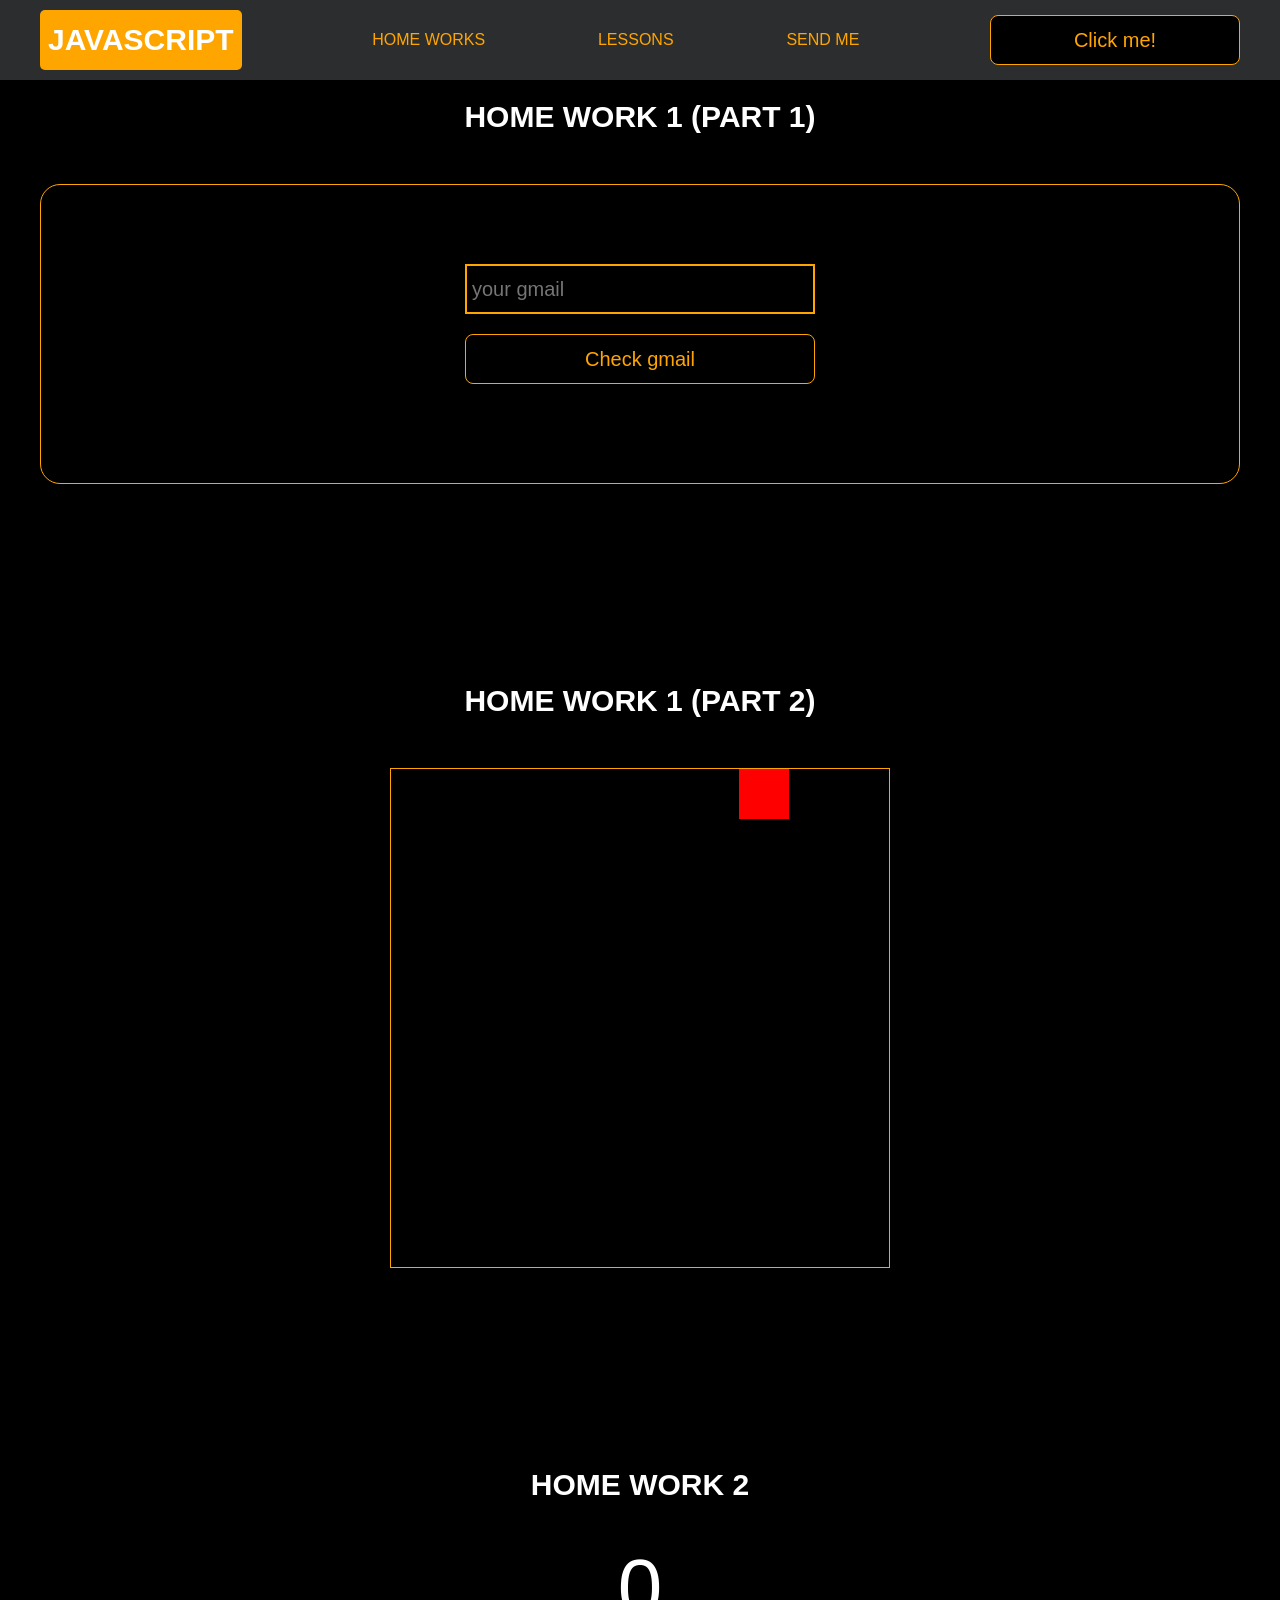
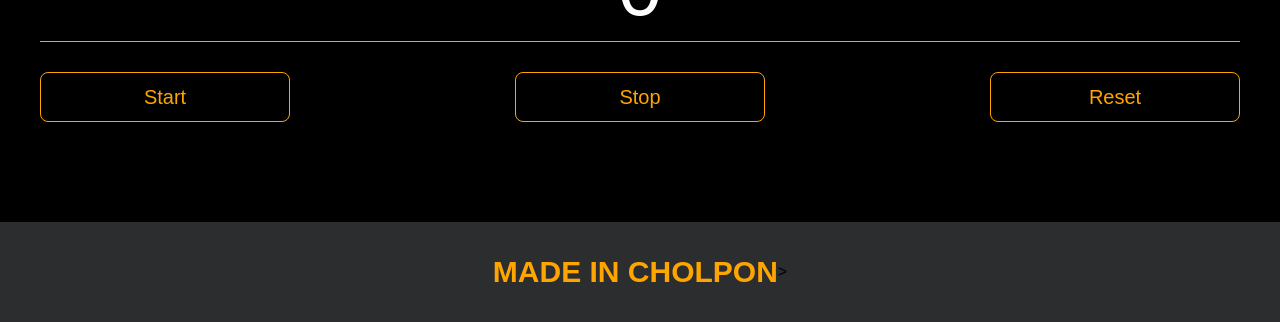
==== project ¦+¦¬TП TБTВTГ¦+¦¦¦-TВ¦-¦-/pages/home_works.html @ 223002eb "first commit" ====
<!DOCTYPE html>
<html lang="en">
<head>
    <meta charset="UTF-8">
    <title>Home Works</title>
    <link rel="stylesheet" href="../css/style.css">
    <link rel="stylesheet" href="../css/core.css">
    <link rel="stylesheet" href="../css/home_works.css">
</head>
<body>

<div class="wrapper">
    <div class="header">
        <div class="container">
            <div class="inner_header">
                <a href="../index.html">
                    <div class="logotype">
                        <h2>Java<span>Script</span></h2>
                    </div>
                </a>
                <ul class="menu">
                    <li class="menu_link">
                        <a href="../pages/home_works.html">Home Works</a>
                    </li>
                    <li class="menu_link">
                        <a href="../pages/lessons.html">Lessons</a>
                    </li>
                    <li class="menu_link">
                        <a href="https://t.me/Cholpon91" target="_blank" rel="noopener noreferrer">Send me</a>
                    </li>
                </ul>
                <button class="btn" id="btn-get">Click me!</button>
            </div>
        </div>
    </div>

    <div class="gmail_block">
        <div class="container">
            <h3>Home work 1 (part 1)</h3>
            <div class="inner_gmail_block">
                <div class="form_gmail">
                    <label for="gmail_input"></label>
                    <input type="text" id="gmail_input" placeholder="your gmail">
                    <button class="btn" id="gmail_button">Check gmail</button>
                    <span class="checker" id="gmail_result"></span>
                </div>
            </div>
        </div>
    </div>

    <div class="move_block">
        <div class="container">
            <h3>Home work 1 (part 2)</h3>
            <div class="inner_move_block">
                <div class="parent_block">
                    <div class="child_block"></div>
                </div>
            </div>
        </div>
    </div>

    <div class="stopwatch">
        <div class="container">
            <h3>Home work 2 </h3>
            <div class="time">
                <div class="time_block">
                    <div class="interval" id="seconds">0</div>
                </div>
            </div>
            <div class="time_buttons">
                <button class="btn" id="start">Start</button>
                <button class="btn" id="stop">Stop</button>
                <button class="btn" id="reset">Reset</button>
            </div>
        </div>
    </div>

    <div class="footer">
        <div class="container">
            <a href="https://www.instagram.com/smaiylbekovacholpon/" target="_blank" rel="noopener noreferrer">
                <div class="inner_footer">
                    <h2>Made in Cholpon</h2></a>>
                </div>
            </a>
        </div>
    </div>
</div>

<div class="modal">
    <div class="modal_dialog">
        <div class="modal_content">
            <form action="#">
                <div class="modal_close">&times;</div>
                <div class="modal_title">Мы свяжемся с вами как можно быстрее!</div>
                <input required placeholder="Ваше имя" name="name" type="text" class="modal_input">
                <input required placeholder="Ваш номер телефона" name="phone" type="phone" class="modal_input">
                <button class="btn btn_dark btn_min">Перезвонить мне</button>
            </form>
        </div>
    </div>
</div>

</body>
<script src="../js/home_works.js"></script>
<script src="../js/modal.js"></script>
</html>
---- project ¦+¦¬TП TБTВTГ¦+¦¦¦-TВ¦-¦-/css/style.css ----
/* HEADER */

.header {
    height: 80px;
    background: #2c2d2f;
    display: flex;
    align-items: center;
    width: 100%;
    position: fixed;
    top: 0;
    z-index: 2;
}

.inner_header {
    height: 100%;
    display: flex;
    align-items: center;
    justify-content: space-between;
}

/* LOGOTYPE */

.logotype {
    display: flex;
    align-items: center;
    justify-content: center;
    font-size: 22px;
    height: 60px;
    width: fit-content;
    background: var(--orange);
    padding: 8px;
    color: white;
    border-radius: 5px;
    cursor: pointer;
}

/* HEADER MENU */

.menu {
    display: flex;
    justify-content: space-around;
    width: 600px;
}

.menu_link a {
    color: var(--orange);
    text-transform: uppercase;
}

.menu_link a:hover {
    text-decoration: underline;
}

/* MAIN BLOCK */

.main_block {
    padding: 100px 0;
    background: black;
}

/* BUTTONS COLOR PICKER */

.colors-buttons {
    display: flex;
    justify-content: space-between;
    margin-top: 50px;
}

.btn-color {
    border-radius: 20px;
    border-color: white !important;
}

/* FOOTER */

.footer {
    background: #2c2d2f;
    width: 100%;
}

.inner_footer {
    display: flex;
    align-items: center;
    justify-content: center;
    height: 100px;
}

.footer h2 {
    text-transform: uppercase;
    color: var(--orange);
    font-weight: 600;
}


/* SLIDER BLOCK */

.slider_block {
    padding: 100px 0;
    background: black;
}

.slider {
    position: relative;
    width: 100%;
    height: 300px;
    overflow: hidden;
    border: 3px solid var(--orange);
    border-radius: 20px;
    display: flex;
    align-items: center;
    justify-content: space-between;
    padding: 0 30px;
}

.slide {
    position: absolute;
    top: 60px;
    left: 0;
    width: 100%;
    height: 100%;
    display: none;
    transition: opacity 0.5s ease-in-out;
}

.slide_card {
    color: white;
    margin: 0 auto;
    width: 500px;
    text-align: center;
}

.slide_card h3 {
    color: white;
    text-transform: uppercase;
    font-size: 22px;
}

.slide_card p {
    font-size: 16px;
    text-align: justify;
    margin: 10px 0;
}

.slide_card a {
    color: var(--orange);
    text-decoration: underline;
}

.slide.active_slide {
    display: block;
}

/* VIDEO BLOCK */

.block_video {
    background: black;
    padding: 100px 0;
}

.inner_block_video {
    display: flex;
    justify-content: center;
    margin-top: 50px;
}

/* MODAL */

.modal {
    position: fixed;
    height: 100%;
    width: 100%;
    top: 0;
    left: 0;
    z-index: 2;
    background: rgba(0, 0, 0, 0.5);
    backdrop-filter: blur(10px);
    display: none;
}

.modal_dialog {
    max-width: 500px;
    margin: 150px auto;
}

.modal_content {
    position: relative;
    width: 100%;
    padding: 40px;
    background-color: black;
    border: 2px solid var(--orange);
    border-radius: 4px;
    max-height: 80vh;
    overflow-y: auto;
}

.modal_content form {
    display: flex;
    flex-direction: column;
    align-items: center;
}

.modal_close {
    position: absolute;
    top: 8px;
    right: 14px;
    font-size: 30px;
    color: red;
    opacity: 0.5;
    font-weight: 700;
    border: none;
    background-color: transparent;
    cursor: pointer;
}

.modal_title {
    text-align: center;
    font-size: 22px;
    text-transform: uppercase;
    color: white;
}

.modal_input, .btn_min {
    width: 100% !important;
    margin-top: 10px;
}


/*-------BOTTLE-------*/

.botlle {
    background: black;
    padding: 100px 0;
}

.bottle_inner {
    display: flex;
    justify-content: center;
    align-items: center;
}

.bowl {
    position: relative;
    width: 300px;
    height: 300px;
    background: rgba(255, 255, 255, 0.1);
    border-radius: 50%;
    border: 8px solid transparent;
    animation: animate 5s linear infinite;
    transform-origin: bottom center;
    animation-play-state: run;
}

@keyframes animate {
    0% {
        transform: rotate(0deg);
    }
    25% {
        transform: rotate(22deg);
    }
    50% {
        transform: rotate(0deg);
    }
    75% {
        transform: rotate(-22deg);
    }
    100% {
        filter: hue-rotate(360deg);
    }
}

.bowl::before {
    content: "";
    position: absolute;
    top: -15px;
    left: 50%;
    transform: translateX(-50%);
    width: 40%;
    height: 30px;
    border: 15px solid #444;
    border-radius: 50%;
    box-shadow: 0 10px #222;

}

.bowl::after {
    content: "";
    position: absolute;
    top: 35%;
    left: 50%;
    transform: translate(-50%, -50%);
    width: 150px;
    height: 60px;
    background: rgba(255, 255, 255, 0.05);
    transform-origin: center;
    animation: animatebowlshadow 5s linear infinite;
    border-radius: 50%;
    animation-play-state: running;

}


@keyframes animatebowlshadow {
    0% {
        left: 50%;
        width: 150px;
        height: 60px;
    }
    25% {
        left: 55%;
        width: 140px;
        height: 65px;
    }
    50% {
        left: 50%;
        width: 150px;
        height: 60px;
    }
    75% {
        left: 45%;
        width: 140px;
        height: 65px;
    }
    100% {


    }
}


.liquid {
    position: absolute;
    top: 50%;
    left: 5px;
    right: 5px;
    bottom: 5px;
    background: #1ae907;
    border-bottom-left-radius: 150px;
    border-bottom-right-radius: 150px;
    filter: drop-shadow(0 0 80px #1ae907);
    transform-origin: top center;
    animation: animateliquid 5s linear infinite;
    animation-play-state: running;
}

@keyframes animateliquid {
    0% {
        transform: rotate(0deg);
    }
    25% {
        transform: rotate(-22deg);
    }
    30% {
        transform: rotate(-23deg);
    }
    50% {
        transform: rotate(0deg);
    }
    75% {
        transform: rotate(22deg);
    }
    80% {
        transform: rotate(23deg);
    }
    100% {
        transform: rotate(0deg);
    }


}

.liquid::before {
    content: "";
    position: absolute;
    top: -10px;
    width: 100%;
    height: 20px;
    background: #15be05;
    border-radius: 50%;
    filter: drop-shadow(0 0 80px #15be05);
}

.shadow {
    position: absolute;
    top: calc(50% + 150px);
    left: 50%;
    transform: translate(-50%, -50%);
    width: 260px;
    height: 40px;
    background: rgba(0, 0, 0, 0.5);
    border-radius: 50%;
    animation: animateshadow 5s linear infinite;
    animation-play-state: running;

}

@keyframes animateshadow {
    0% {
        left: 50%;
        width: 260px;
        height: 40px;
        top: calc(50% + 150px);

    }

    25% {
        left: 55%;
        width: 265px;
        height: 30px;
        top: calc(50% + 130px);

    }
    50% {
        left: 50%;
        width: 260px;
        height: 40px;
        top: calc(50% + 150px);

    }
    75% {
        left: 45%;
        width: 265px;
        height: 30px;
        top: calc(50% + 130px);

    }
    100% {
    }
}
---- project ¦+¦¬TП TБTВTГ¦+¦¦¦-TВ¦-¦-/css/core.css ----
* {
    margin: 0;
    padding: 0;
    box-sizing: border-box;
}

.container {
    width: 1200px;
    margin: 0 auto;
}

body {
    font-family: "Britannic Bold", sans-serif;
    background: #c2d0d0;
}

.btn {
    width: 250px;
    height: 50px;
    font-size: 20px;
    cursor: pointer;
    border: 1px solid var(--orange);
    background: black;
    color: var(--orange);
    border-radius: 8px;
}

.btn:hover {
    background: #414349;
}

.btn:active {
    background: #56585D;
    border: 2px solid var(--orange);
}

a {
    text-decoration: none;
}

li {
    list-style: none;
}

h1 {
    text-align: center;
    font-size: 70px;
    color: white;
    margin: 0 auto;
    text-transform: uppercase;
    font-weight: 600;
}

h2 {
    text-align: center;
    font-size: 30px;
    color: white;
    margin: 0 auto;
    text-transform: uppercase;
    font-weight: 600;
}

h3 {
    text-align: center;
    font-size: 30px;
    color: white;
    margin: 0 auto;
    text-transform: uppercase;
    font-weight: 600;
}

h4 {
    font-size: 24px;
    color: white;
    text-transform: uppercase;
    font-weight: 600;
}

strong {
    color: #F79300;
}

label {
    font-size: 24px;
    color: var(--orange);
}

input {
    width: 350px;
    height: 50px;
    font-size: 20px;
    padding-left: 5px;
    color: var(--orange);
    background: black;
    border: 2px solid var(--orange);
}

.checker {
    color: white;
    font-size: 30px;
}

.btn-slide {
    display: block;
    width: 100px;
    height: 100px;
    background: var(--orange);
    color: black;
    font-size: 20px;
    text-transform: uppercase;
    border-radius: 50%;
    font-weight: 800;
    z-index: 1;
}

.btn-slide:hover {
    background: #b68733 !important;
    cursor: pointer;
    color: white;
}

:root {
    --orange: orange;
    --black: black;
}
---- project ¦+¦¬TП TБTВTГ¦+¦¦¦-TВ¦-¦-/css/home_works.css ----
/* GMAIL BLOCK */

.gmail_block {
    background: black;
    padding: 100px 0;
}

.inner_gmail_block {
    margin-top: 50px;
    display: flex;
    justify-content: space-evenly;
    border: 1px solid var(--orange);
    height: 300px;
    border-radius: 20px;
    align-items: center;
}

.form_gmail {
    display: flex;
    flex-direction: column;
    align-items: center;
}

.form_gmail button {
    width: 100%;
    margin: 20px 0;
}

/* MOVE BLOCK */

.move_block {
    background: black;
    padding: 100px 0;
}

.inner_parent_block {
    height: 400px;
    width: 400px;
    border: 1px solid var(--orange);
    border-radius: 18px;
}

.parent_block {
    height: 500px;
    width: 500px;
    border: 1px solid var(--orange);
    position: relative;
    margin: 0 auto;
}

.child_block {
    position: absolute;
    top: 0;
    width: 50px;
    height: 50px;
    background-color: red;
}

.inner_move_block {
    margin-top: 50px;
}

/*----ANALOG CLOCK-----*/

.clock {
    --clock-size: 360px;
    width: var(--clock-size);
    height: var(--clock-size);
    position: absolute;
    inset: 0;
    margin: auto;
    border-radius: 50%;
    color: white;
}

.spike {
    position: absolute;
    width: 8px;
    height: 1px;
    background: #fff9;
    line-height: 20px;
    transform-origin: 50%;
    z-index: 5;
    inset: 0;
    margin: auto;
    font-style: normal;
    transform: rotate(var(--rotate)) translateX(var(--dail-size));
}
.spike:nth-child(5n+1) {
    box-shadow: -7px 0 #fff9;
}
.spike:nth-child(5n+1):after {
    content: attr(data-i);
    position: absolute;
    right: 22px;
    top: -10px;
    transition: 1s linear;
    transform: rotate(calc( var(--dRotate) - var(--rotate)));
}

.seconds {
    --dRotate: 0deg;
    --dail-size: calc((var(--clock-size)/ 2) - 8px);
    font-weight: 800;
    font-size: 18px;
    transform: rotate(calc( -1 * var(--dRotate)));
    position: absolute;
    inset: 0;
    margin: auto;
    transition: 1s linear;
}

.minutes {
    --dail-size: calc((var(--clock-size)/ 2) - 65px);
    font-size: 16px;
    transform: rotate(calc( -1 * var(--dRotate)));
    position: absolute;
    inset: 0;
    margin: auto;
    transition: 1s linear;
}

.stop-anim {
    transition: 0s linear;
}
.stop-anim .spike:after {
    transition: 0s linear !important;
}

.hour {
    font-size: 70px;
    font-weight: 900;
    position: absolute;
    left: 50%;
    top: 50%;
    transform: translate(-50%, -50%);
}

.minute {
    font-size: 36px;
    font-weight: 900;
    position: absolute;
    background: #000;
    z-index: 10;
    right: calc(var(--clock-size)/ 4.5);
    top: 50%;
    transform: translateY(-50%);
}
.minute:after {
    content: "";
    position: absolute;
    border: 2px solid #fff;
    border-right: none;
    height: 50px;
    left: -10px;
    top: 50%;
    border-radius: 40px 0 0 40px;
    width: calc(var(--clock-size)/ 2.75);
    transform: translatey(-50%);
}


/*-------STOP WATCH------ */

.time {
    color: white;
    display: flex;
    justify-content: center;
    font-size: 80px;
    height: 100px;
    width: 100%;
    border-bottom: 1px solid var(--orange);
    margin-top: 40px;
}

.time_block {
    display: flex;
    width: 500px;
    justify-content: center;
}

.stopwatch {
    padding: 100px 0;
    background: black;
}

.time_buttons {
    margin-top: 30px;
    width: 100%;
    display: flex;
    justify-content: space-between;
}
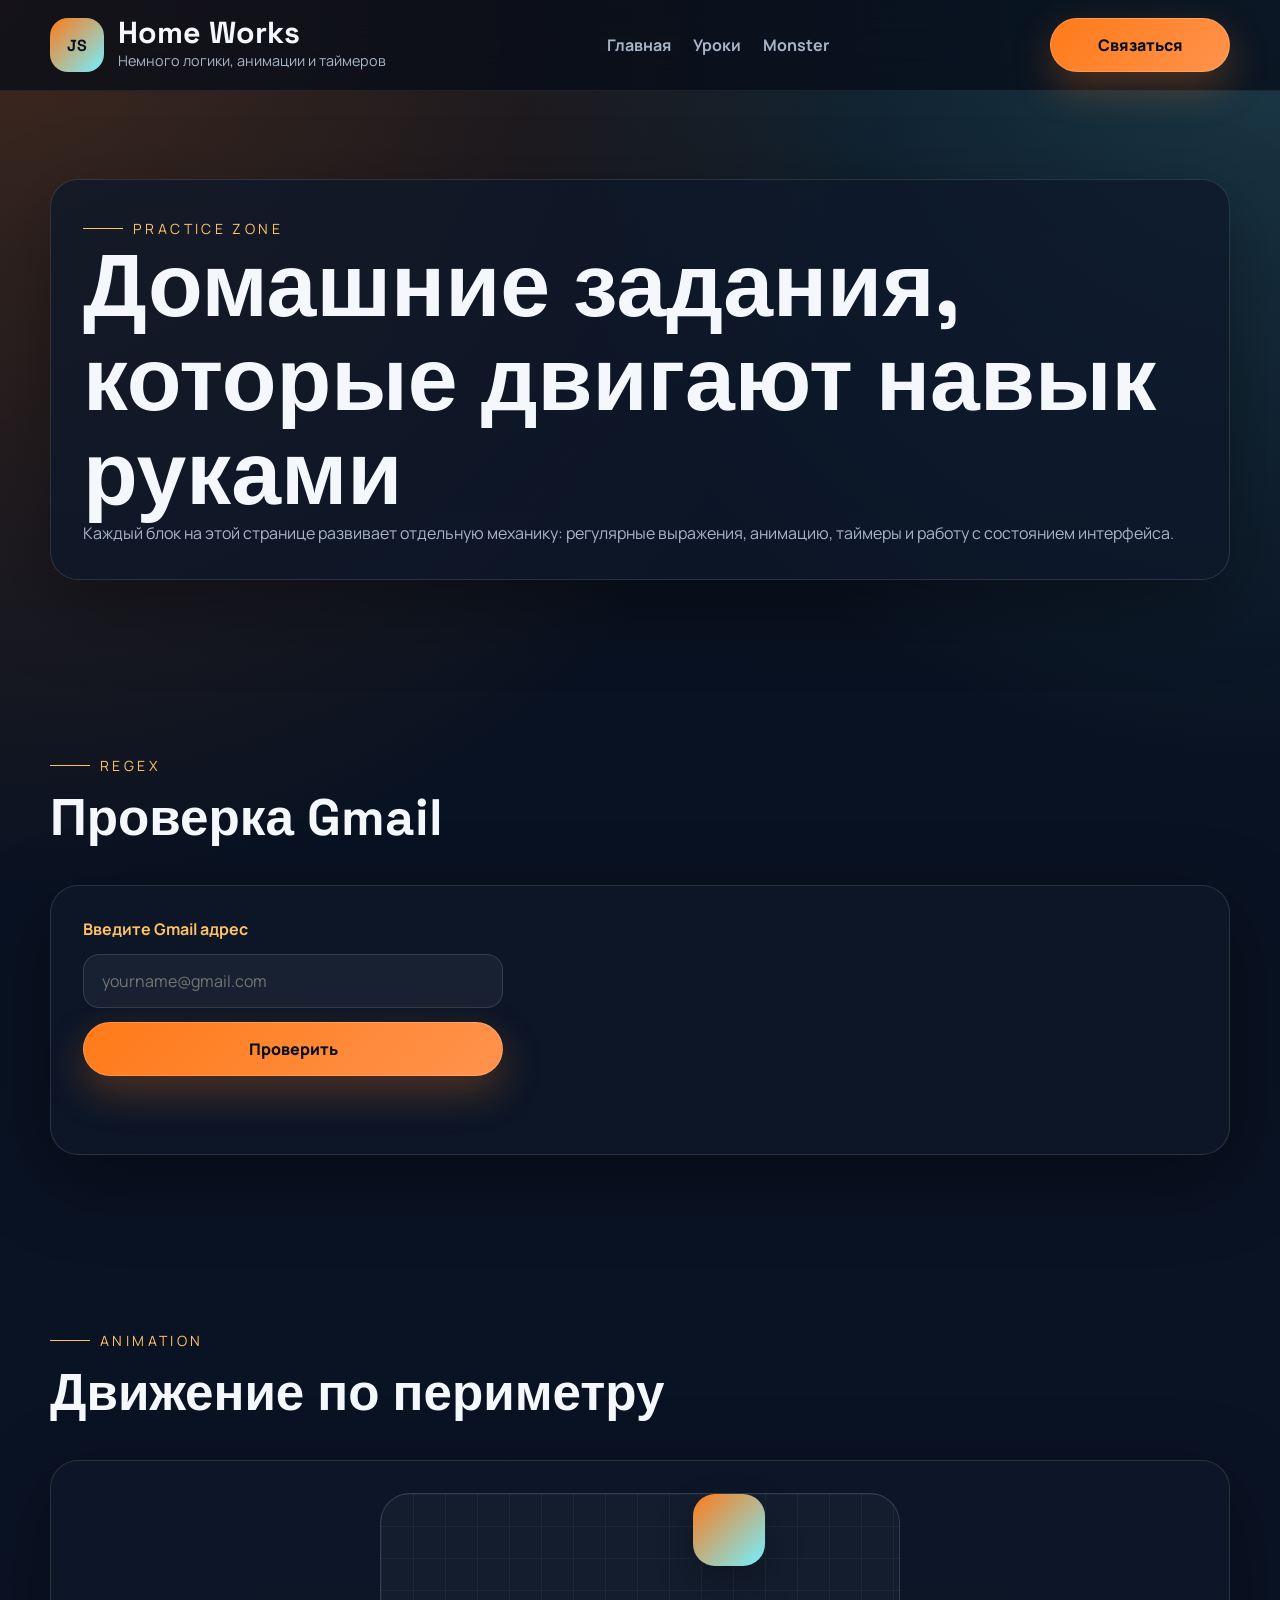
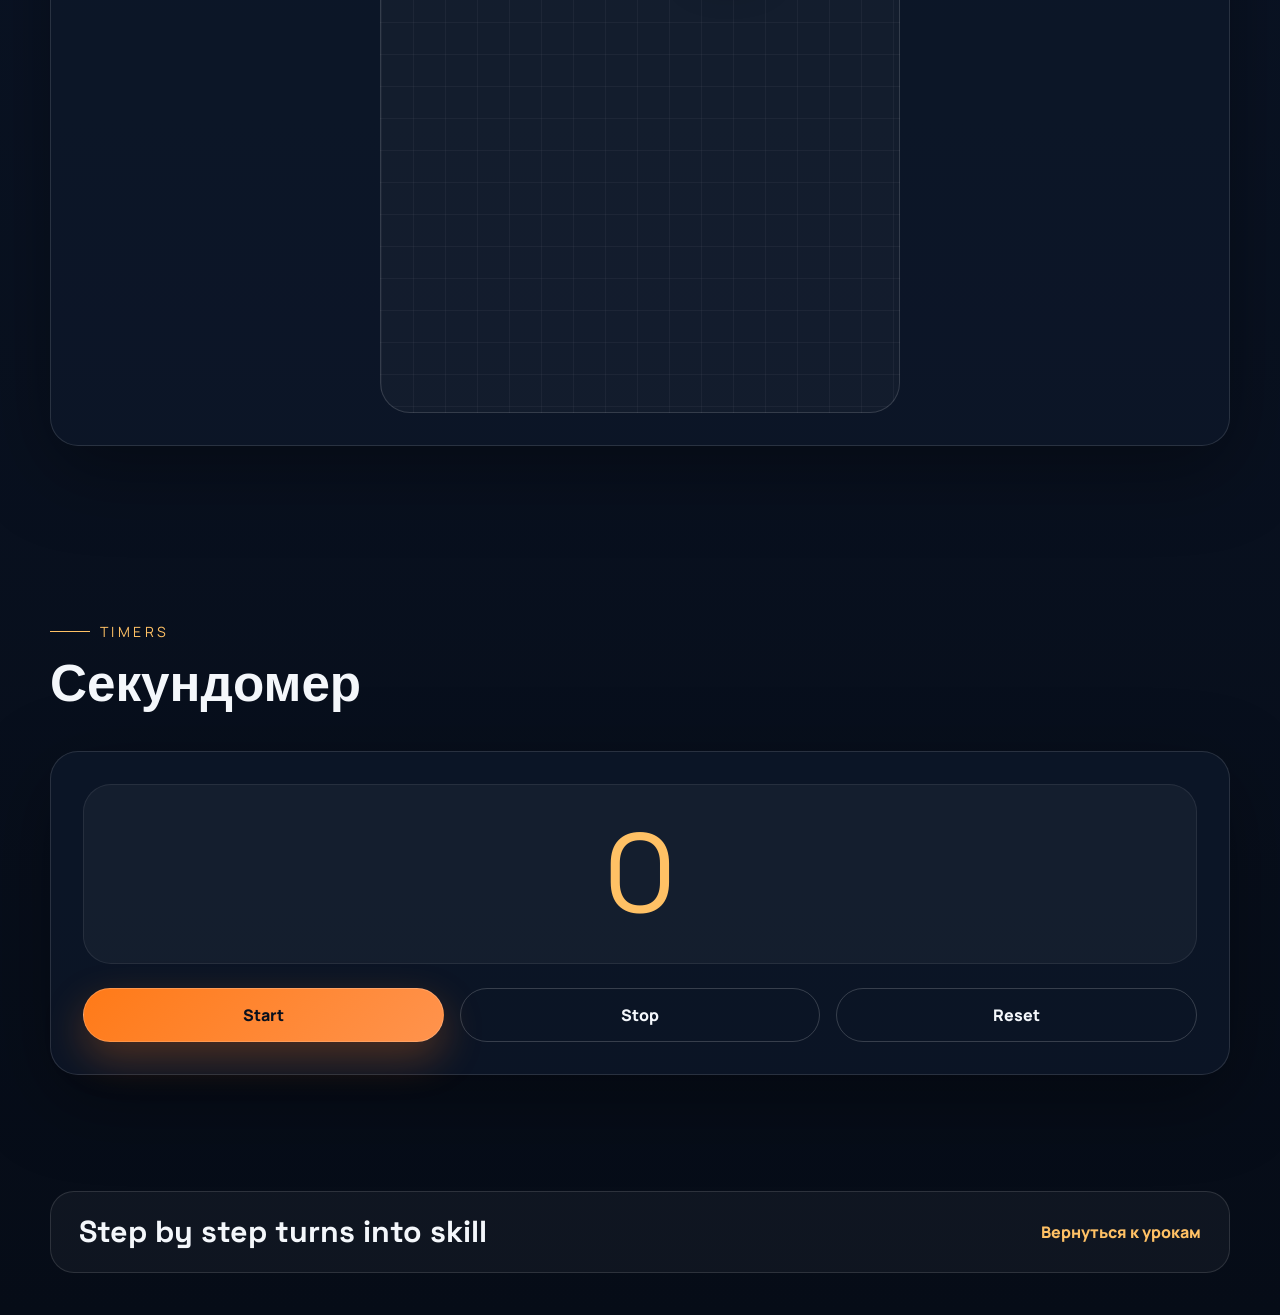
==== commit 625b3e25: "Redesign JavaScript learning site" ====
--- a/project ¦+¦¬TП TБTВTГ¦+¦¦¦-TВ¦-¦-/pages/home_works.html
+++ b/project ¦+¦¬TП TБTВTГ¦+¦¦¦-TВ¦-¦-/pages/home_works.html
@@ -1,106 +1,126 @@
 <!DOCTYPE html>
-<html lang="en">
+<html lang="ru">
 <head>
     <meta charset="UTF-8">
-    <title>Home Works</title>
+    <meta name="viewport" content="width=device-width, initial-scale=1.0">
+    <title>Практика JavaScript</title>
+    <link rel="stylesheet" href="../css/core.css">
     <link rel="stylesheet" href="../css/style.css">
-    <link rel="stylesheet" href="../css/core.css">
     <link rel="stylesheet" href="../css/home_works.css">
 </head>
 <body>
-
 <div class="wrapper">
-    <div class="header">
+    <header class="header">
         <div class="container">
             <div class="inner_header">
-                <a href="../index.html">
+                <a href="../index.html" class="brand_link">
                     <div class="logotype">
-                        <h2>Java<span>Script</span></h2>
+                        <span class="brand_mark">JS</span>
+                        <div>
+                            <h2>Home Works</h2>
+                            <p>Немного логики, анимации и таймеров</p>
+                        </div>
                     </div>
                 </a>
                 <ul class="menu">
-                    <li class="menu_link">
-                        <a href="../pages/home_works.html">Home Works</a>
-                    </li>
-                    <li class="menu_link">
-                        <a href="../pages/lessons.html">Lessons</a>
-                    </li>
-                    <li class="menu_link">
-                        <a href="https://t.me/Cholpon91" target="_blank" rel="noopener noreferrer">Send me</a>
-                    </li>
+                    <li class="menu_link"><a href="../index.html">Главная</a></li>
+                    <li class="menu_link"><a href="../pages/lessons.html">Уроки</a></li>
+                    <li class="menu_link"><a href="../pages/monster.html">Monster</a></li>
                 </ul>
-                <button class="btn" id="btn-get">Click me!</button>
+                <button class="btn" id="btn-get" type="button">Связаться</button>
             </div>
         </div>
-    </div>
+    </header>
 
-    <div class="gmail_block">
-        <div class="container">
-            <h3>Home work 1 (part 1)</h3>
-            <div class="inner_gmail_block">
-                <div class="form_gmail">
-                    <label for="gmail_input"></label>
-                    <input type="text" id="gmail_input" placeholder="your gmail">
-                    <button class="btn" id="gmail_button">Check gmail</button>
-                    <span class="checker" id="gmail_result"></span>
+    <main class="page_main">
+        <section class="page_intro">
+            <div class="container">
+                <div class="page_intro_card">
+                    <span class="eyebrow">Practice zone</span>
+                    <h1>Домашние задания, которые двигают навык руками</h1>
+                    <p>Каждый блок на этой странице развивает отдельную механику: регулярные выражения, анимацию, таймеры и работу с состоянием интерфейса.</p>
                 </div>
             </div>
-        </div>
-    </div>
+        </section>
 
-    <div class="move_block">
-        <div class="container">
-            <h3>Home work 1 (part 2)</h3>
-            <div class="inner_move_block">
-                <div class="parent_block">
-                    <div class="child_block"></div>
+        <section class="gmail_block">
+            <div class="container">
+                <div class="section_heading">
+                    <span class="eyebrow">Regex</span>
+                    <h3>Проверка Gmail</h3>
+                </div>
+                <div class="lesson_panel">
+                    <div class="form_gmail">
+                        <label for="gmail_input">Введите Gmail адрес</label>
+                        <input type="text" id="gmail_input" placeholder="yourname@gmail.com">
+                        <button class="btn" id="gmail_button" type="button">Проверить</button>
+                        <span class="checker" id="gmail_result"></span>
+                    </div>
                 </div>
             </div>
-        </div>
-    </div>
+        </section>
 
-    <div class="stopwatch">
-        <div class="container">
-            <h3>Home work 2 </h3>
-            <div class="time">
-                <div class="time_block">
-                    <div class="interval" id="seconds">0</div>
+        <section class="move_block">
+            <div class="container">
+                <div class="section_heading">
+                    <span class="eyebrow">Animation</span>
+                    <h3>Движение по периметру</h3>
+                </div>
+                <div class="inner_move_block lesson_panel">
+                    <div class="parent_block">
+                        <div class="child_block"></div>
+                    </div>
                 </div>
             </div>
-            <div class="time_buttons">
-                <button class="btn" id="start">Start</button>
-                <button class="btn" id="stop">Stop</button>
-                <button class="btn" id="reset">Reset</button>
+        </section>
+
+        <section class="stopwatch">
+            <div class="container">
+                <div class="section_heading">
+                    <span class="eyebrow">Timers</span>
+                    <h3>Секундомер</h3>
+                </div>
+                <div class="stopwatch_panel lesson_panel">
+                    <div class="time">
+                        <div class="time_block">
+                            <div class="interval" id="seconds">0</div>
+                        </div>
+                    </div>
+                    <div class="time_buttons">
+                        <button class="btn" id="start" type="button">Start</button>
+                        <button class="btn btn_ghost" id="stop" type="button">Stop</button>
+                        <button class="btn btn_ghost" id="reset" type="button">Reset</button>
+                    </div>
+                </div>
+            </div>
+        </section>
+    </main>
+
+    <footer class="footer">
+        <div class="container">
+            <div class="inner_footer">
+                <h2>Step by step turns into skill</h2>
+                <a href="../pages/lessons.html">Вернуться к урокам</a>
             </div>
         </div>
-    </div>
-
-    <div class="footer">
-        <div class="container">
-            <a href="https://www.instagram.com/smaiylbekovacholpon/" target="_blank" rel="noopener noreferrer">
-                <div class="inner_footer">
-                    <h2>Made in Cholpon</h2></a>>
-                </div>
-            </a>
-        </div>
-    </div>
+    </footer>
 </div>
 
 <div class="modal">
     <div class="modal_dialog">
         <div class="modal_content">
             <form action="#">
-                <div class="modal_close">&times;</div>
-                <div class="modal_title">Мы свяжемся с вами как можно быстрее!</div>
+                <button class="modal_close" type="button" aria-label="Закрыть">&times;</button>
+                <div class="modal_title">Оставь контакт, и мы ответим как можно быстрее</div>
                 <input required placeholder="Ваше имя" name="name" type="text" class="modal_input">
-                <input required placeholder="Ваш номер телефона" name="phone" type="phone" class="modal_input">
-                <button class="btn btn_dark btn_min">Перезвонить мне</button>
+                <input required placeholder="Ваш телефон" name="phone" type="text" class="modal_input">
+                <button class="btn btn_min" type="submit">Отправить заявку</button>
             </form>
         </div>
     </div>
 </div>
 
-</body>
 <script src="../js/home_works.js"></script>
 <script src="../js/modal.js"></script>
+</body>
 </html>
--- a/project ¦+¦¬TП TБTВTГ¦+¦¦¦-TВ¦-¦-/css/core.css
+++ b/project ¦+¦¬TП TБTВTГ¦+¦¦¦-TВ¦-¦-/css/core.css
@@ -1,40 +1,47 @@
+@import url('https://fonts.googleapis.com/css2?family=Manrope:wght@400;500;700;800&family=Space+Grotesk:wght@500;700&display=swap');
+
+:root {
+    --accent: #ff7a18;
+    --accent-soft: #ffc165;
+    --accent-cold: #73f0ff;
+    --bg: #08111f;
+    --bg-soft: #101c2f;
+    --surface: rgba(13, 24, 42, 0.78);
+    --surface-strong: rgba(10, 18, 32, 0.96);
+    --text: #f4f7fb;
+    --muted: #a8b5c9;
+    --border: rgba(255, 255, 255, 0.12);
+    --success: #45d483;
+    --danger: #ff6b6b;
+    --shadow: 0 24px 80px rgba(0, 0, 0, 0.35);
+}
+
 * {
     margin: 0;
     padding: 0;
     box-sizing: border-box;
 }
 
-.container {
-    width: 1200px;
-    margin: 0 auto;
+html {
+    scroll-behavior: smooth;
 }
 
 body {
-    font-family: "Britannic Bold", sans-serif;
-    background: #c2d0d0;
-}
-
-.btn {
-    width: 250px;
-    height: 50px;
-    font-size: 20px;
-    cursor: pointer;
-    border: 1px solid var(--orange);
-    background: black;
-    color: var(--orange);
-    border-radius: 8px;
-}
-
-.btn:hover {
-    background: #414349;
-}
-
-.btn:active {
-    background: #56585D;
-    border: 2px solid var(--orange);
+    font-family: "Manrope", sans-serif;
+    color: var(--text);
+    background:
+        radial-gradient(circle at top left, rgba(255, 122, 24, 0.22), transparent 28%),
+        radial-gradient(circle at top right, rgba(115, 240, 255, 0.18), transparent 24%),
+        linear-gradient(180deg, #08111f 0%, #0a1324 52%, #060c17 100%);
+    min-height: 100vh;
+}
+
+body.modal_open {
+    overflow: hidden;
 }
 
 a {
+    color: inherit;
     text-decoration: none;
 }
 
@@ -42,84 +49,163 @@
     list-style: none;
 }
 
+img {
+    max-width: 100%;
+    display: block;
+}
+
+button,
+input {
+    font: inherit;
+}
+
+.wrapper {
+    overflow: clip;
+}
+
+.container {
+    width: min(1180px, calc(100% - 32px));
+    margin: 0 auto;
+}
+
+h1,
+h2,
+h3,
+h4 {
+    font-family: "Space Grotesk", sans-serif;
+    line-height: 1.05;
+}
+
 h1 {
-    text-align: center;
-    font-size: 70px;
-    color: white;
-    margin: 0 auto;
+    font-size: clamp(3rem, 7vw, 5.8rem);
+}
+
+h2 {
+    font-size: clamp(1.25rem, 3vw, 1.9rem);
+}
+
+h3 {
+    font-size: clamp(2rem, 4vw, 3.2rem);
+}
+
+h4 {
+    font-size: clamp(1.3rem, 2vw, 1.7rem);
+}
+
+p {
+    color: var(--muted);
+    line-height: 1.7;
+}
+
+strong {
+    color: var(--accent);
+}
+
+.eyebrow {
+    display: inline-flex;
+    align-items: center;
+    gap: 10px;
+    font-size: 0.88rem;
+    letter-spacing: 0.24em;
     text-transform: uppercase;
-    font-weight: 600;
-}
-
-h2 {
-    text-align: center;
-    font-size: 30px;
-    color: white;
-    margin: 0 auto;
-    text-transform: uppercase;
-    font-weight: 600;
-}
-
-h3 {
-    text-align: center;
-    font-size: 30px;
-    color: white;
-    margin: 0 auto;
-    text-transform: uppercase;
-    font-weight: 600;
-}
-
-h4 {
-    font-size: 24px;
-    color: white;
-    text-transform: uppercase;
-    font-weight: 600;
-}
-
-strong {
-    color: #F79300;
+    color: var(--accent-soft);
+}
+
+.eyebrow::before {
+    content: "";
+    width: 40px;
+    height: 1px;
+    background: currentColor;
+}
+
+.section_heading {
+    display: grid;
+    gap: 16px;
+    margin-bottom: 40px;
+}
+
+.btn {
+    min-width: 180px;
+    min-height: 54px;
+    padding: 14px 24px;
+    border-radius: 999px;
+    border: 1px solid rgba(255, 255, 255, 0.18);
+    background: linear-gradient(135deg, var(--accent) 0%, #ff934d 100%);
+    color: #09101d;
+    font-weight: 800;
+    cursor: pointer;
+    transition: transform 0.25s ease, box-shadow 0.25s ease, border-color 0.25s ease;
+    box-shadow: 0 16px 40px rgba(255, 122, 24, 0.28);
+}
+
+.btn:hover {
+    transform: translateY(-2px);
+    box-shadow: 0 20px 48px rgba(255, 122, 24, 0.34);
+}
+
+.btn_ghost {
+    background: transparent;
+    color: var(--text);
+    box-shadow: none;
+}
+
+.btn_ghost:hover {
+    border-color: rgba(255, 255, 255, 0.35);
+}
+
+.btn-slide {
+    width: 64px;
+    height: 64px;
+    border: 1px solid var(--border);
+    border-radius: 50%;
+    background: rgba(255, 255, 255, 0.06);
+    color: var(--text);
+    font-size: 1.5rem;
+    cursor: pointer;
+    transition: transform 0.25s ease, background 0.25s ease;
+}
+
+.btn-slide:hover {
+    background: rgba(255, 122, 24, 0.18);
+    transform: scale(1.04);
 }
 
 label {
-    font-size: 24px;
-    color: var(--orange);
+    color: var(--accent-soft);
+    font-weight: 700;
 }
 
 input {
-    width: 350px;
-    height: 50px;
-    font-size: 20px;
-    padding-left: 5px;
-    color: var(--orange);
-    background: black;
-    border: 2px solid var(--orange);
+    width: 100%;
+    min-height: 54px;
+    padding: 14px 18px;
+    color: var(--text);
+    background: rgba(255, 255, 255, 0.05);
+    border: 1px solid var(--border);
+    border-radius: 16px;
+    outline: none;
+}
+
+input:focus {
+    border-color: rgba(255, 122, 24, 0.65);
+    box-shadow: 0 0 0 4px rgba(255, 122, 24, 0.12);
 }
 
 .checker {
-    color: white;
-    font-size: 30px;
-}
-
-.btn-slide {
-    display: block;
-    width: 100px;
-    height: 100px;
-    background: var(--orange);
-    color: black;
-    font-size: 20px;
-    text-transform: uppercase;
-    border-radius: 50%;
-    font-weight: 800;
-    z-index: 1;
-}
-
-.btn-slide:hover {
-    background: #b68733 !important;
-    cursor: pointer;
-    color: white;
-}
-
-:root {
-    --orange: orange;
-    --black: black;
-}+    min-height: 32px;
+    font-weight: 700;
+}
+
+.status_success {
+    color: var(--success);
+}
+
+.status_error {
+    color: var(--danger);
+}
+
+@media (max-width: 900px) {
+    .container {
+        width: min(100% - 24px, 1180px);
+    }
+}
--- a/project ¦+¦¬TП TБTВTГ¦+¦¦¦-TВ¦-¦-/css/style.css
+++ b/project ¦+¦¬TП TБTВTГ¦+¦¦¦-TВ¦-¦-/css/style.css
@@ -1,235 +1,265 @@
-/* HEADER */
-
 .header {
-    height: 80px;
-    background: #2c2d2f;
-    display: flex;
-    align-items: center;
-    width: 100%;
-    position: fixed;
+    position: sticky;
     top: 0;
-    z-index: 2;
+    z-index: 20;
+    backdrop-filter: blur(18px);
+    background: rgba(6, 12, 24, 0.72);
+    border-bottom: 1px solid rgba(255, 255, 255, 0.08);
 }
 
 .inner_header {
-    height: 100%;
     display: flex;
     align-items: center;
     justify-content: space-between;
-}
-
-/* LOGOTYPE */
+    gap: 20px;
+    min-height: 90px;
+}
+
+.brand_link {
+    flex-shrink: 0;
+}
 
 .logotype {
     display: flex;
     align-items: center;
+    gap: 14px;
+}
+
+.brand_mark {
+    display: grid;
+    place-items: center;
+    width: 54px;
+    height: 54px;
+    border-radius: 18px;
+    background: linear-gradient(135deg, var(--accent) 0%, var(--accent-cold) 100%);
+    color: #07111f;
+    font-family: "Space Grotesk", sans-serif;
+    font-weight: 800;
+}
+
+.logotype p {
+    font-size: 0.9rem;
+}
+
+.menu {
+    display: flex;
+    align-items: center;
+    gap: 22px;
+    flex-wrap: wrap;
     justify-content: center;
-    font-size: 22px;
-    height: 60px;
-    width: fit-content;
-    background: var(--orange);
-    padding: 8px;
-    color: white;
-    border-radius: 5px;
-    cursor: pointer;
-}
-
-/* HEADER MENU */
-
-.menu {
-    display: flex;
-    justify-content: space-around;
-    width: 600px;
 }
 
 .menu_link a {
-    color: var(--orange);
-    text-transform: uppercase;
-}
-
-.menu_link a:hover {
-    text-decoration: underline;
-}
-
-/* MAIN BLOCK */
-
-.main_block {
-    padding: 100px 0;
-    background: black;
-}
-
-/* BUTTONS COLOR PICKER */
+    color: var(--muted);
+    font-weight: 700;
+    transition: color 0.2s ease;
+}
+
+.menu_link a:hover,
+.menu_link a:focus-visible {
+    color: var(--text);
+}
+
+.main_block,
+.topics_block,
+.feature_grid_block,
+.slider_block,
+.block_video,
+.botlle {
+    padding: 96px 0;
+}
+
+.hero_grid {
+    display: grid;
+    grid-template-columns: 1.15fr 0.85fr;
+    gap: 28px;
+    align-items: stretch;
+}
+
+.inner_main,
+.hero_card,
+.feature_card,
+.slider_shell,
+.modal_content {
+    border: 1px solid var(--border);
+    background: var(--surface);
+    box-shadow: var(--shadow);
+}
+
+.inner_main {
+    position: relative;
+    border-radius: 36px;
+    padding: 42px;
+    overflow: hidden;
+}
+
+.inner_main::after {
+    content: "";
+    position: absolute;
+    inset: auto -80px -120px auto;
+    width: 280px;
+    height: 280px;
+    border-radius: 50%;
+    background: radial-gradient(circle, rgba(115, 240, 255, 0.35), transparent 65%);
+}
+
+.hero_text {
+    max-width: 720px;
+    font-size: 1.08rem;
+    margin-top: 24px;
+}
+
+.hero_actions {
+    display: flex;
+    gap: 16px;
+    flex-wrap: wrap;
+    margin-top: 32px;
+}
+
+.colors-panel {
+    margin-top: 34px;
+    padding-top: 24px;
+    border-top: 1px solid rgba(255, 255, 255, 0.08);
+}
 
 .colors-buttons {
     display: flex;
-    justify-content: space-between;
-    margin-top: 50px;
+    gap: 12px;
+    flex-wrap: wrap;
+    margin-top: 18px;
 }
 
 .btn-color {
-    border-radius: 20px;
-    border-color: white !important;
-}
-
-/* FOOTER */
-
-.footer {
-    background: #2c2d2f;
-    width: 100%;
-}
-
-.inner_footer {
-    display: flex;
-    align-items: center;
-    justify-content: center;
-    height: 100px;
-}
-
-.footer h2 {
-    text-transform: uppercase;
-    color: var(--orange);
-    font-weight: 600;
-}
-
-
-/* SLIDER BLOCK */
-
-.slider_block {
-    padding: 100px 0;
-    background: black;
+    min-width: 130px;
+    min-height: 48px;
+    padding: 10px 16px;
+    background: rgba(255, 255, 255, 0.06);
+    color: var(--text);
+    border-radius: 16px;
+    box-shadow: none;
+}
+
+.hero_card {
+    display: grid;
+    gap: 18px;
+    border-radius: 32px;
+    padding: 28px;
+    align-content: center;
+    background:
+        radial-gradient(circle at top right, rgba(255, 122, 24, 0.18), transparent 35%),
+        var(--surface-strong);
+}
+
+.hero_metric {
+    padding: 22px;
+    border-radius: 24px;
+    background: rgba(255, 255, 255, 0.04);
+    border: 1px solid rgba(255, 255, 255, 0.06);
+}
+
+.hero_metric span {
+    display: block;
+    font-family: "Space Grotesk", sans-serif;
+    font-size: 3rem;
+    color: var(--accent-soft);
+    margin-bottom: 10px;
+}
+
+.slider_shell {
+    display: grid;
+    grid-template-columns: 64px 1fr 64px;
+    gap: 22px;
+    align-items: center;
+    border-radius: 30px;
+    padding: 28px;
 }
 
 .slider {
     position: relative;
-    width: 100%;
-    height: 300px;
-    overflow: hidden;
-    border: 3px solid var(--orange);
-    border-radius: 20px;
-    display: flex;
-    align-items: center;
-    justify-content: space-between;
-    padding: 0 30px;
+    min-height: 330px;
 }
 
 .slide {
     position: absolute;
-    top: 60px;
-    left: 0;
-    width: 100%;
-    height: 100%;
+    inset: 0;
     display: none;
-    transition: opacity 0.5s ease-in-out;
-}
-
-.slide_card {
-    color: white;
-    margin: 0 auto;
-    width: 500px;
-    text-align: center;
-}
-
-.slide_card h3 {
-    color: white;
-    text-transform: uppercase;
-    font-size: 22px;
-}
-
-.slide_card p {
-    font-size: 16px;
-    text-align: justify;
-    margin: 10px 0;
-}
-
-.slide_card a {
-    color: var(--orange);
-    text-decoration: underline;
 }
 
 .slide.active_slide {
     display: block;
 }
 
-/* VIDEO BLOCK */
-
-.block_video {
-    background: black;
-    padding: 100px 0;
-}
-
-.inner_block_video {
-    display: flex;
-    justify-content: center;
-    margin-top: 50px;
-}
-
-/* MODAL */
-
-.modal {
-    position: fixed;
+.slide_card {
     height: 100%;
-    width: 100%;
-    top: 0;
-    left: 0;
-    z-index: 2;
-    background: rgba(0, 0, 0, 0.5);
-    backdrop-filter: blur(10px);
-    display: none;
-}
-
-.modal_dialog {
-    max-width: 500px;
-    margin: 150px auto;
-}
-
-.modal_content {
-    position: relative;
-    width: 100%;
-    padding: 40px;
-    background-color: black;
-    border: 2px solid var(--orange);
-    border-radius: 4px;
-    max-height: 80vh;
-    overflow-y: auto;
-}
-
-.modal_content form {
-    display: flex;
-    flex-direction: column;
-    align-items: center;
-}
-
-.modal_close {
-    position: absolute;
-    top: 8px;
-    right: 14px;
-    font-size: 30px;
-    color: red;
-    opacity: 0.5;
+    padding: 36px;
+    border-radius: 28px;
+    background:
+        linear-gradient(180deg, rgba(255, 255, 255, 0.04), rgba(255, 255, 255, 0.02)),
+        rgba(7, 14, 25, 0.84);
+    border: 1px solid rgba(255, 255, 255, 0.08);
+}
+
+.slide_tag {
+    display: inline-block;
+    margin-bottom: 16px;
+    padding: 8px 12px;
+    border-radius: 999px;
+    background: rgba(115, 240, 255, 0.12);
+    color: var(--accent-cold);
+    font-size: 0.84rem;
     font-weight: 700;
-    border: none;
-    background-color: transparent;
-    cursor: pointer;
-}
-
-.modal_title {
-    text-align: center;
-    font-size: 22px;
-    text-transform: uppercase;
-    color: white;
-}
-
-.modal_input, .btn_min {
-    width: 100% !important;
-    margin-top: 10px;
-}
-
-
-/*-------BOTTLE-------*/
-
-.botlle {
-    background: black;
-    padding: 100px 0;
+}
+
+.slide_card p {
+    margin: 18px 0 22px;
+    max-width: 760px;
+}
+
+.slide_card a,
+.feature_card a,
+.inner_footer a {
+    color: var(--accent-soft);
+    font-weight: 800;
+}
+
+.slider_status {
+    margin-top: 18px;
+    text-align: right;
+    color: var(--muted);
+    font-weight: 700;
+}
+
+.feature_grid {
+    display: grid;
+    grid-template-columns: repeat(3, 1fr);
+    gap: 22px;
+}
+
+.feature_card {
+    border-radius: 28px;
+    padding: 30px;
+}
+
+.feature_card p {
+    margin: 18px 0 20px;
+}
+
+.feature_card_glow {
+    background:
+        radial-gradient(circle at top right, rgba(115, 240, 255, 0.16), transparent 28%),
+        var(--surface);
+}
+
+.alchemy_layout {
+    display: grid;
+    grid-template-columns: 1fr 1fr;
+    gap: 24px;
+    align-items: center;
+}
+
+.alchemy_text {
+    display: grid;
+    gap: 18px;
 }
 
 .bottle_inner {
@@ -242,30 +272,19 @@
     position: relative;
     width: 300px;
     height: 300px;
-    background: rgba(255, 255, 255, 0.1);
+    background: rgba(255, 255, 255, 0.07);
     border-radius: 50%;
     border: 8px solid transparent;
     animation: animate 5s linear infinite;
     transform-origin: bottom center;
-    animation-play-state: run;
 }
 
 @keyframes animate {
-    0% {
-        transform: rotate(0deg);
-    }
-    25% {
-        transform: rotate(22deg);
-    }
-    50% {
-        transform: rotate(0deg);
-    }
-    75% {
-        transform: rotate(-22deg);
-    }
-    100% {
-        filter: hue-rotate(360deg);
-    }
+    0% { transform: rotate(0deg); }
+    25% { transform: rotate(22deg); }
+    50% { transform: rotate(0deg); }
+    75% { transform: rotate(-22deg); }
+    100% { filter: hue-rotate(360deg); }
 }
 
 .bowl::before {
@@ -276,10 +295,9 @@
     transform: translateX(-50%);
     width: 40%;
     height: 30px;
-    border: 15px solid #444;
-    border-radius: 50%;
-    box-shadow: 0 10px #222;
-
+    border: 15px solid #435065;
+    border-radius: 50%;
+    box-shadow: 0 10px #182131;
 }
 
 .bowl::after {
@@ -291,41 +309,16 @@
     width: 150px;
     height: 60px;
     background: rgba(255, 255, 255, 0.05);
-    transform-origin: center;
+    border-radius: 50%;
     animation: animatebowlshadow 5s linear infinite;
-    border-radius: 50%;
-    animation-play-state: running;
-
-}
-
+}
 
 @keyframes animatebowlshadow {
-    0% {
-        left: 50%;
-        width: 150px;
-        height: 60px;
-    }
-    25% {
-        left: 55%;
-        width: 140px;
-        height: 65px;
-    }
-    50% {
-        left: 50%;
-        width: 150px;
-        height: 60px;
-    }
-    75% {
-        left: 45%;
-        width: 140px;
-        height: 65px;
-    }
-    100% {
-
-
-    }
-}
-
+    0% { left: 50%; width: 150px; height: 60px; }
+    25% { left: 55%; width: 140px; height: 65px; }
+    50% { left: 50%; width: 150px; height: 60px; }
+    75% { left: 45%; width: 140px; height: 65px; }
+}
 
 .liquid {
     position: absolute;
@@ -339,33 +332,16 @@
     filter: drop-shadow(0 0 80px #1ae907);
     transform-origin: top center;
     animation: animateliquid 5s linear infinite;
-    animation-play-state: running;
 }
 
 @keyframes animateliquid {
-    0% {
-        transform: rotate(0deg);
-    }
-    25% {
-        transform: rotate(-22deg);
-    }
-    30% {
-        transform: rotate(-23deg);
-    }
-    50% {
-        transform: rotate(0deg);
-    }
-    75% {
-        transform: rotate(22deg);
-    }
-    80% {
-        transform: rotate(23deg);
-    }
-    100% {
-        transform: rotate(0deg);
-    }
-
-
+    0% { transform: rotate(0deg); }
+    25% { transform: rotate(-22deg); }
+    30% { transform: rotate(-23deg); }
+    50% { transform: rotate(0deg); }
+    75% { transform: rotate(22deg); }
+    80% { transform: rotate(23deg); }
+    100% { transform: rotate(0deg); }
 }
 
 .liquid::before {
@@ -389,40 +365,158 @@
     background: rgba(0, 0, 0, 0.5);
     border-radius: 50%;
     animation: animateshadow 5s linear infinite;
-    animation-play-state: running;
-
 }
 
 @keyframes animateshadow {
-    0% {
-        left: 50%;
-        width: 260px;
-        height: 40px;
-        top: calc(50% + 150px);
-
-    }
-
-    25% {
-        left: 55%;
-        width: 265px;
-        height: 30px;
-        top: calc(50% + 130px);
-
-    }
-    50% {
-        left: 50%;
-        width: 260px;
-        height: 40px;
-        top: calc(50% + 150px);
-
-    }
-    75% {
-        left: 45%;
-        width: 265px;
-        height: 30px;
-        top: calc(50% + 130px);
-
-    }
-    100% {
-    }
-}
+    0% { left: 50%; width: 260px; height: 40px; top: calc(50% + 150px); }
+    25% { left: 55%; width: 265px; height: 30px; top: calc(50% + 130px); }
+    50% { left: 50%; width: 260px; height: 40px; top: calc(50% + 150px); }
+    75% { left: 45%; width: 265px; height: 30px; top: calc(50% + 130px); }
+}
+
+.block_video iframe {
+    width: min(100%, 960px);
+    height: min(54vw, 540px);
+    min-height: 320px;
+    border: 1px solid var(--border);
+    border-radius: 28px;
+    box-shadow: var(--shadow);
+}
+
+.inner_block_video {
+    display: flex;
+    justify-content: center;
+}
+
+.footer {
+    padding: 28px 0 42px;
+}
+
+.inner_footer {
+    display: flex;
+    align-items: center;
+    justify-content: space-between;
+    gap: 20px;
+    padding: 24px 28px;
+    border-radius: 24px;
+    border: 1px solid var(--border);
+    background: rgba(255, 255, 255, 0.04);
+}
+
+.modal {
+    position: fixed;
+    inset: 0;
+    z-index: 40;
+    display: none;
+    place-items: center;
+    padding: 20px;
+    background: rgba(4, 8, 14, 0.6);
+    backdrop-filter: blur(14px);
+}
+
+.modal.modal_show {
+    display: grid;
+}
+
+.modal_dialog {
+    width: min(100%, 540px);
+}
+
+.modal_content {
+    position: relative;
+    border-radius: 28px;
+    padding: 34px;
+    background: var(--surface-strong);
+}
+
+.modal_content form {
+    display: grid;
+    gap: 14px;
+}
+
+.modal_close {
+    position: absolute;
+    top: 14px;
+    right: 14px;
+    width: 42px;
+    height: 42px;
+    border: 0;
+    border-radius: 50%;
+    background: rgba(255, 255, 255, 0.06);
+    color: var(--text);
+    font-size: 1.7rem;
+    cursor: pointer;
+}
+
+.modal_title {
+    max-width: 420px;
+    font-family: "Space Grotesk", sans-serif;
+    font-size: 1.8rem;
+    line-height: 1.2;
+    margin-bottom: 12px;
+}
+
+.btn_min {
+    width: 100%;
+}
+
+@media (max-width: 1024px) {
+    .hero_grid,
+    .alchemy_layout,
+    .feature_grid {
+        grid-template-columns: 1fr;
+    }
+
+    .slider_shell {
+        grid-template-columns: 1fr;
+    }
+
+    .btn-slide {
+        display: none;
+    }
+
+    .inner_footer,
+    .inner_header {
+        flex-direction: column;
+    }
+}
+
+@media (max-width: 700px) {
+    .main_block,
+    .topics_block,
+    .feature_grid_block,
+    .block_video,
+    .botlle {
+        padding: 72px 0;
+    }
+
+    .inner_main,
+    .hero_card,
+    .feature_card,
+    .slider_shell,
+    .modal_content {
+        padding: 22px;
+        border-radius: 24px;
+    }
+
+    .menu {
+        gap: 14px;
+    }
+
+    .btn,
+    .btn-color {
+        width: 100%;
+    }
+
+    .hero_actions {
+        flex-direction: column;
+    }
+
+    .block_video iframe {
+        min-height: 240px;
+    }
+
+    .inner_footer {
+        text-align: center;
+    }
+}
--- a/project ¦+¦¬TП TБTВTГ¦+¦¦¦-TВ¦-¦-/css/home_works.css
+++ b/project ¦+¦¬TП TБTВTГ¦+¦¦¦-TВ¦-¦-/css/home_works.css
@@ -1,193 +1,99 @@
-
-/* GMAIL BLOCK */
-
-.gmail_block {
-    background: black;
-    padding: 100px 0;
+.page_main section,
+.page_intro {
+    padding: 88px 0;
 }
 
-.inner_gmail_block {
-    margin-top: 50px;
-    display: flex;
-    justify-content: space-evenly;
-    border: 1px solid var(--orange);
-    height: 300px;
-    border-radius: 20px;
-    align-items: center;
+.page_intro_card,
+.lesson_panel,
+.stopwatch_panel {
+    border: 1px solid var(--border);
+    background: var(--surface);
+    border-radius: 28px;
+    box-shadow: var(--shadow);
+}
+
+.page_intro_card,
+.lesson_panel,
+.stopwatch_panel {
+    padding: 32px;
 }
 
 .form_gmail {
-    display: flex;
-    flex-direction: column;
-    align-items: center;
+    max-width: 420px;
+    display: grid;
+    gap: 14px;
 }
 
-.form_gmail button {
-    width: 100%;
-    margin: 20px 0;
-}
-
-/* MOVE BLOCK */
-
-.move_block {
-    background: black;
-    padding: 100px 0;
-}
-
-.inner_parent_block {
-    height: 400px;
-    width: 400px;
-    border: 1px solid var(--orange);
-    border-radius: 18px;
+.inner_move_block {
+    display: flex;
+    justify-content: center;
 }
 
 .parent_block {
-    height: 500px;
-    width: 500px;
-    border: 1px solid var(--orange);
+    width: min(100%, 520px);
+    aspect-ratio: 1 / 1;
+    border-radius: 30px;
+    border: 1px solid rgba(255, 255, 255, 0.14);
     position: relative;
-    margin: 0 auto;
+    background:
+        linear-gradient(90deg, rgba(255,255,255,0.04) 1px, transparent 1px),
+        linear-gradient(rgba(255,255,255,0.04) 1px, transparent 1px);
+    background-size: 32px 32px;
+    background-color: rgba(255, 255, 255, 0.03);
 }
 
 .child_block {
     position: absolute;
     top: 0;
-    width: 50px;
-    height: 50px;
-    background-color: red;
+    left: 0;
+    width: 72px;
+    height: 72px;
+    border-radius: 22px;
+    background: linear-gradient(135deg, var(--accent) 0%, var(--accent-cold) 100%);
+    box-shadow: 0 16px 36px rgba(0, 0, 0, 0.28);
 }
 
-.inner_move_block {
-    margin-top: 50px;
-}
-
-/*----ANALOG CLOCK-----*/
-
-.clock {
-    --clock-size: 360px;
-    width: var(--clock-size);
-    height: var(--clock-size);
-    position: absolute;
-    inset: 0;
-    margin: auto;
-    border-radius: 50%;
-    color: white;
-}
-
-.spike {
-    position: absolute;
-    width: 8px;
-    height: 1px;
-    background: #fff9;
-    line-height: 20px;
-    transform-origin: 50%;
-    z-index: 5;
-    inset: 0;
-    margin: auto;
-    font-style: normal;
-    transform: rotate(var(--rotate)) translateX(var(--dail-size));
-}
-.spike:nth-child(5n+1) {
-    box-shadow: -7px 0 #fff9;
-}
-.spike:nth-child(5n+1):after {
-    content: attr(data-i);
-    position: absolute;
-    right: 22px;
-    top: -10px;
-    transition: 1s linear;
-    transform: rotate(calc( var(--dRotate) - var(--rotate)));
-}
-
-.seconds {
-    --dRotate: 0deg;
-    --dail-size: calc((var(--clock-size)/ 2) - 8px);
-    font-weight: 800;
-    font-size: 18px;
-    transform: rotate(calc( -1 * var(--dRotate)));
-    position: absolute;
-    inset: 0;
-    margin: auto;
-    transition: 1s linear;
-}
-
-.minutes {
-    --dail-size: calc((var(--clock-size)/ 2) - 65px);
-    font-size: 16px;
-    transform: rotate(calc( -1 * var(--dRotate)));
-    position: absolute;
-    inset: 0;
-    margin: auto;
-    transition: 1s linear;
-}
-
-.stop-anim {
-    transition: 0s linear;
-}
-.stop-anim .spike:after {
-    transition: 0s linear !important;
-}
-
-.hour {
-    font-size: 70px;
-    font-weight: 900;
-    position: absolute;
-    left: 50%;
-    top: 50%;
-    transform: translate(-50%, -50%);
-}
-
-.minute {
-    font-size: 36px;
-    font-weight: 900;
-    position: absolute;
-    background: #000;
-    z-index: 10;
-    right: calc(var(--clock-size)/ 4.5);
-    top: 50%;
-    transform: translateY(-50%);
-}
-.minute:after {
-    content: "";
-    position: absolute;
-    border: 2px solid #fff;
-    border-right: none;
-    height: 50px;
-    left: -10px;
-    top: 50%;
-    border-radius: 40px 0 0 40px;
-    width: calc(var(--clock-size)/ 2.75);
-    transform: translatey(-50%);
-}
-
-
-/*-------STOP WATCH------ */
-
 .time {
-    color: white;
     display: flex;
     justify-content: center;
-    font-size: 80px;
-    height: 100px;
-    width: 100%;
-    border-bottom: 1px solid var(--orange);
-    margin-top: 40px;
+    margin-bottom: 24px;
 }
 
 .time_block {
-    display: flex;
-    width: 500px;
-    justify-content: center;
+    width: 100%;
+    min-height: 180px;
+    border-radius: 28px;
+    display: grid;
+    place-items: center;
+    background: rgba(255, 255, 255, 0.04);
+    border: 1px solid rgba(255, 255, 255, 0.08);
 }
 
-.stopwatch {
-    padding: 100px 0;
-    background: black;
+.interval {
+    font-family: "Space Grotesk", sans-serif;
+    font-size: clamp(4rem, 10vw, 7rem);
+    color: var(--accent-soft);
 }
 
 .time_buttons {
-    margin-top: 30px;
-    width: 100%;
-    display: flex;
-    justify-content: space-between;
+    display: grid;
+    grid-template-columns: repeat(3, 1fr);
+    gap: 16px;
 }
+
+@media (max-width: 720px) {
+    .time_buttons {
+        grid-template-columns: 1fr;
+    }
+
+    .page_intro_card,
+    .lesson_panel,
+    .stopwatch_panel {
+        padding: 22px;
+    }
+
+    .child_block {
+        width: 56px;
+        height: 56px;
+    }
+}
